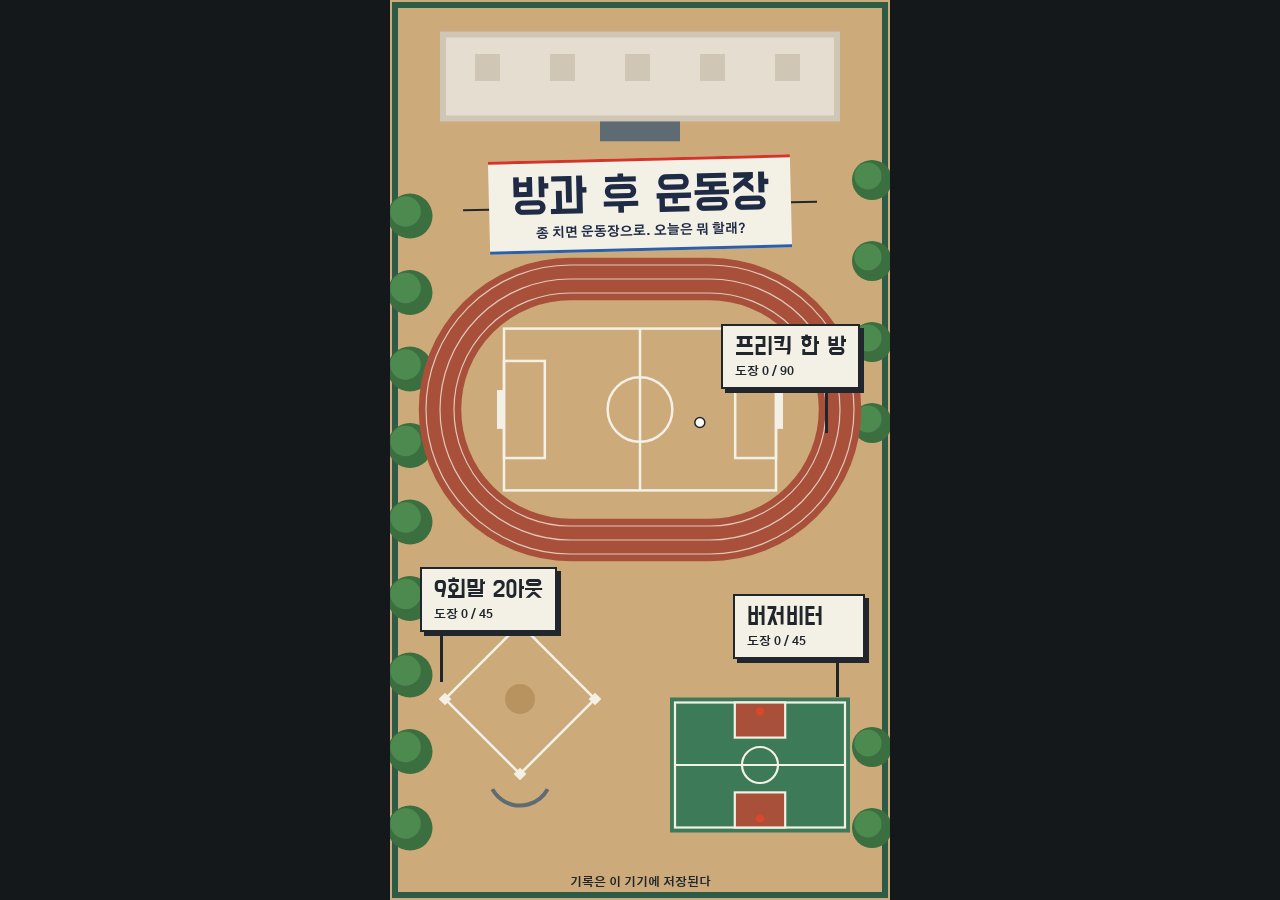
==== index.html @ 1e935be0 "방과 후 운동장: 프리킥, 야구, 농구 게임 세 가지 Co-Authored-By: Claude <noreply@anthropic.com>" ====
<!doctype html>
<html lang="ko">
<head>
<meta charset="utf-8">
<meta name="viewport" content="width=device-width,initial-scale=1,viewport-fit=cover,user-scalable=no">
<meta name="theme-color" content="#CDAA7A">
<meta name="description" content="프리킥, 야구, 농구. 학교 운동장에서 하는 스포츠 게임 세 가지.">
<title>방과 후 운동장</title>
<link rel="preconnect" href="https://fonts.googleapis.com">
<link rel="preconnect" href="https://fonts.gstatic.com" crossorigin>
<link href="https://fonts.googleapis.com/css2?family=Do+Hyeon&family=Gothic+A1:wght@500;700&display=swap" rel="stylesheet">
<link rel="stylesheet" href="common.css">
<style>
  body{touch-action:manipulation}
  .banner{position:absolute;left:50%;top:calc(17.5% + env(safe-area-inset-top));transform:translateX(-50%) rotate(-1.4deg);background:var(--lime);color:var(--ink);
    padding:10px 22px 8px;white-space:nowrap;border-top:3px solid var(--stamp);border-bottom:3px solid #2B5FA8;text-align:center}
  .banner::before,.banner::after{content:"";position:absolute;top:50%;width:26px;height:2px;background:var(--dark)}
  .banner::before{right:100%} .banner::after{left:100%}
  .banner h1{margin:0;font-size:clamp(34px,10.5vw,50px);line-height:1}
  .banner p{margin:3px 0 0;font-size:13px;font-weight:700}
  .spot{position:absolute;display:block;text-decoration:none;color:var(--dark);background:var(--lime);border:2px solid var(--dark);box-shadow:4px 4px 0 var(--dark);padding:8px 12px 7px;min-width:132px}
  .spot b{display:block;font-family:"Do Hyeon";font-weight:400;font-size:25px;line-height:1.05}
  .spot span{font-size:12px;font-weight:700}
  .spot i{position:absolute;width:3px;background:var(--dark);left:18px;top:100%}
  .spot:active{transform:translate(3px,3px);box-shadow:1px 1px 0 var(--dark)}
  .spot:focus-visible{outline:3px solid var(--yellow);outline-offset:3px}
  #sFk{right:6%;top:36%} #sFk i{height:46px;left:auto;right:30px}
  #sBb{left:6%;top:63%} #sBb i{height:52px}
  #sHp{right:5%;top:66%} #sHp i{height:40px;left:auto;right:24px}
  .note{position:absolute;left:0;right:0;bottom:calc(10px + env(safe-area-inset-bottom));text-align:center;font-size:12px;font-weight:700;color:var(--dark);margin:0}
</style>
</head>
<body>
<div id="app">
  <canvas id="cv"></canvas>
  <div class="banner"><h1>방과 후 운동장</h1><p>종 치면 운동장으로. 오늘은 뭐 할래?</p></div>
  <a class="spot" id="sFk" href="freekick.html"><b>프리킥 한 방</b><span></span><i></i></a>
  <a class="spot" id="sBb" href="baseball.html"><b>9회말 2아웃</b><span></span><i></i></a>
  <a class="spot" id="sHp" href="hoops.html"><b>버저비터</b><span></span><i></i></a>
  <p class="note">기록은 이 기기에 저장된다</p>
</div>
<script src="common.js"></script>
<script>
(function () {
  const C = G.C, d = G.save.data, cv = document.getElementById('cv');
  [['sFk', 'fk', 90], ['sBb', 'bb', 45], ['sHp', 'hp', 45]].forEach(([id, k, max]) => {
    const n = d[k].st.reduce((a, b) => a + (b || 0), 0);
    document.querySelector('#' + id + ' span').textContent = '도장 ' + n + ' / ' + max;
  });
  function tree(c, x, y, r) { c.fillStyle = C.treeD; c.beginPath(); c.arc(x, y, r, 0, 6.283); c.fill(); c.fillStyle = C.tree; c.beginPath(); c.arc(x - r * 0.2, y - r * 0.2, r * 0.68, 0, 6.283); c.fill(); }
  function draw(V) {
    const c = V.ctx, W = V.W, H = V.H;
    c.fillStyle = C.dirt; c.fillRect(0, 0, W, H);
    // 울타리와 나무
    c.strokeStyle = C.fence; c.lineWidth = 6; c.strokeRect(5, 5, W - 10, H - 10);
    for (let i = 0; i < 9; i++) { tree(c, 20, H * 0.24 + i * H * 0.085, W * 0.045); if (i < 4 || i > 6) tree(c, W - 18, H * 0.2 + i * H * 0.09, W * 0.04); }
    // 학교 건물 (위에서 본 옥상)
    c.fillStyle = C.wallD; c.fillRect(W * 0.1, H * 0.035, W * 0.8, H * 0.1);
    c.fillStyle = C.wall; c.fillRect(W * 0.1 + 6, H * 0.035 + 6, W * 0.8 - 12, H * 0.1 - 12);
    c.fillStyle = C.wallD; for (let i = 0; i < 5; i++) c.fillRect(W * 0.17 + i * W * 0.15, H * 0.06, W * 0.05, H * 0.03);
    c.fillStyle = C.steel; c.fillRect(W * 0.42, H * 0.135, W * 0.16, H * 0.022);
    // 트랙과 축구장
    const cx = W * 0.5, cy = H * 0.455, rx = W * 0.4, ry = H * 0.145;
    c.strokeStyle = C.track; c.lineWidth = W * 0.085; G.rr(c, cx - rx, cy - ry, rx * 2, ry * 2, ry); c.stroke();
    c.strokeStyle = 'rgba(243,240,230,.75)'; c.lineWidth = 1.2; for (const k of [-0.028, 0, 0.028]) { G.rr(c, cx - rx - W * k, cy - ry - W * k, (rx + W * k) * 2, (ry + W * k) * 2, ry + W * k); c.stroke(); }
    c.strokeStyle = C.lime; c.lineWidth = 2.5; const fw = rx * 1.36, fh = ry * 1.24;
    c.strokeRect(cx - fw / 2, cy - fh / 2, fw, fh); c.beginPath(); c.moveTo(cx, cy - fh / 2); c.lineTo(cx, cy + fh / 2); c.stroke();
    c.beginPath(); c.arc(cx, cy, fh * 0.2, 0, 6.283); c.stroke();
    for (const s of [-1, 1]) { c.strokeRect(s > 0 ? cx + fw / 2 - fw * 0.15 : cx - fw / 2, cy - fh * 0.3, fw * 0.15, fh * 0.6); c.fillStyle = C.lime; c.fillRect(cx + (s * fw) / 2 - (s > 0 ? 0 : 7), cy - fh * 0.12, 7, fh * 0.24); }
    c.fillStyle = '#FBFAF5'; c.strokeStyle = C.dark; c.lineWidth = 1.5; c.beginPath(); c.arc(cx + fw * 0.22, cy + fh * 0.08, 5, 0, 6.283); c.fill(); c.stroke();
    // 야구: 왼쪽 아래 모래 위에 석회로 그린 다이아몬드
    const bx = W * 0.26, by = H * 0.86, bs = W * 0.15;
    c.strokeStyle = C.lime; c.lineWidth = 2.5; c.beginPath(); c.moveTo(bx, by); c.lineTo(bx + bs, by - bs); c.lineTo(bx, by - bs * 2); c.lineTo(bx - bs, by - bs); c.closePath(); c.stroke();
    c.fillStyle = C.dirtD; c.beginPath(); c.arc(bx, by - bs, bs * 0.2, 0, 6.283); c.fill();
    c.fillStyle = C.lime; for (const p of [[0, 0], [bs, -bs], [0, -bs * 2], [-bs, -bs]]) { c.save(); c.translate(bx + p[0], by + p[1]); c.rotate(0.785); c.fillRect(-4.5, -4.5, 9, 9); c.restore(); }
    c.strokeStyle = C.steel; c.lineWidth = 4; c.beginPath(); c.arc(bx, by, bs * 0.42, 0.5, 2.64); c.stroke();
    // 농구장: 오른쪽 아래 초록 우레탄
    const hx = W * 0.56, hy = H * 0.775, hw = W * 0.36, hh = H * 0.15;
    c.fillStyle = C.turf; c.fillRect(hx, hy, hw, hh); c.strokeStyle = C.lime; c.lineWidth = 2.2; c.strokeRect(hx + 5, hy + 5, hw - 10, hh - 10);
    c.beginPath(); c.moveTo(hx + 5, hy + hh / 2); c.lineTo(hx + hw - 5, hy + hh / 2); c.stroke(); c.beginPath(); c.arc(hx + hw / 2, hy + hh / 2, hw * 0.1, 0, 6.283); c.stroke();
    for (const s of [0, 1]) { const ky = s ? hy + hh - 5 - hh * 0.26 : hy + 5; c.fillStyle = C.track; c.fillRect(hx + hw * 0.36, ky, hw * 0.28, hh * 0.26); c.strokeRect(hx + hw * 0.36, ky, hw * 0.28, hh * 0.26); c.fillStyle = C.rim; c.beginPath(); c.arc(hx + hw / 2, s ? hy + hh - 14 : hy + 14, 4, 0, 6.283); c.fill(); }
  }
  G.canvas(cv, draw);
})();
</script>
</body>
</html>
---- common.css ----
:root{
  --dirt:#CDAA7A; --turf:#3D7A58; --track:#A8503A; --lime:#F3F0E6;
  --board:#27443A; --boardD:#1B3029; --wood:#8A6642;
  --ink:#1F2A44; --paper:#D8D5CA; --yellow:#F4C531; --stamp:#D2362B; --dark:#20262B;
}
*{box-sizing:border-box;-webkit-tap-highlight-color:transparent}
html,body{margin:0;height:100%;background:#14181a;overscroll-behavior:none}
body{font-family:"Gothic A1",system-ui,sans-serif;color:var(--ink);display:flex;justify-content:center;
  touch-action:none;user-select:none;-webkit-user-select:none}
#app{position:relative;width:100%;max-width:500px;height:100vh;height:100dvh;overflow:hidden;background:var(--dirt)}
#cv{position:absolute;inset:0;width:100%;height:100%;display:block;touch-action:none}
#ui{position:absolute;inset:0;pointer-events:none}
#ui>*{pointer-events:auto}
button{font:inherit;color:inherit;cursor:pointer}
h1,.dh{font-family:"Do Hyeon","Gothic A1",sans-serif;font-weight:400}

/* 칠판 메뉴 */
.screen{position:absolute;inset:0;display:none;flex-direction:column;gap:14px;
  padding:calc(18px + env(safe-area-inset-top)) 22px calc(20px + env(safe-area-inset-bottom));
  overflow-y:auto;touch-action:pan-y}
.screen.on{display:flex}
.menu{background:var(--board);color:var(--lime);box-shadow:inset 0 0 0 8px var(--wood), inset 0 0 0 10px #5f4529}
.back{align-self:flex-start;color:var(--lime);text-decoration:none;font-size:15px;opacity:.8;padding:8px 4px;margin:-4px 0 -8px}
.back:focus-visible,.cell:focus-visible,.btn:focus-visible,.opt:focus-visible{outline:3px solid var(--yellow);outline-offset:2px}
.menu h1{font-size:clamp(40px,12vw,56px);line-height:1;margin:6px 0 0;letter-spacing:-.5px}
.menu .tag{margin:0;font-size:15px;opacity:.82}
.menu .tag::before{content:"";display:inline-block;width:22px;height:3px;background:var(--yellow);vertical-align:middle;margin-right:8px;border-radius:2px}

/* 갱지 기록표 */
.sheet{position:relative;background:var(--paper);color:var(--ink);padding:16px 14px 14px;margin-top:6px;transform:rotate(-.6deg)}
.mag{position:absolute;top:-9px;width:20px;height:20px;border-radius:50%}
.mag.m1{left:18px;background:var(--stamp)} .mag.m2{right:22px;background:#2B5FA8}
.sheet-head{display:flex;justify-content:space-between;align-items:baseline;border-bottom:2px solid var(--ink);padding-bottom:6px;margin-bottom:10px}
.sheet-head b{font-family:"Do Hyeon";font-weight:400;font-size:20px}
.sheet-head span{font-size:13px}
.grid{display:grid;grid-template-columns:repeat(5,1fr);border-left:1px solid var(--ink);border-top:1px solid var(--ink)}
.cell{background:none;border:0;border-right:1px solid var(--ink);border-bottom:1px solid var(--ink);
  min-height:54px;padding:5px 0 6px;display:flex;flex-direction:column;align-items:center;gap:4px}
.cell b{font-family:"Do Hyeon";font-weight:400;font-size:21px;line-height:1}
.cell.lock{color:rgba(31,42,68,.3);cursor:default}
.cell.lock b{text-decoration:line-through;text-decoration-thickness:1px}
.cell:not(.lock):active{background:rgba(31,42,68,.1)}
.dots{display:flex;gap:3px;height:9px}
.dots i{width:9px;height:9px;border-radius:50%;border:1.5px solid rgba(31,42,68,.28)}
.dots i.on{border-color:var(--stamp);background:var(--stamp)}

.btn{border:2px solid var(--dark);background:var(--lime);color:var(--dark);padding:13px 16px;font-size:17px;font-weight:700;
  box-shadow:4px 4px 0 var(--dark);display:flex;justify-content:space-between;align-items:center;gap:10px;text-align:left}
.btn b{font-family:"Do Hyeon";font-weight:400;font-size:23px}
.btn span{font-size:13px;font-weight:500}
.btn.main{background:var(--yellow)}
.btn:active{transform:translate(3px,3px);box-shadow:1px 1px 0 var(--dark)}
.btn.plain{background:none;border:0;box-shadow:none;text-decoration:underline;text-underline-offset:4px;font-weight:500;font-size:15px;padding:10px 6px;justify-content:center}
.opts{display:flex;gap:18px;margin-top:auto;padding-top:6px}
.opt{background:none;border:0;color:var(--lime);font-size:14px;padding:8px 2px;opacity:.85}
.opt::before{content:"";display:inline-block;width:13px;height:13px;border:2px solid var(--lime);margin-right:7px;vertical-align:-2px}
.opt.on::before{background:var(--lime);box-shadow:inset 0 0 0 2px var(--board)}

/* 경기 중 */
#bPause{position:absolute;top:calc(10px + env(safe-area-inset-top));right:12px;width:44px;height:44px;background:var(--dark);
  border:0;display:none;align-items:center;justify-content:center;gap:6px}
#bPause.on{display:flex}
#bPause i{width:5px;height:16px;background:var(--lime)}

/* 결과 쪽지 */
.slipwrap{position:absolute;inset:0;display:none;align-items:flex-end;background:rgba(20,24,26,.45)}
.slipwrap.on{display:flex}
.slip{width:100%;background:var(--paper);padding:22px 22px calc(22px + env(safe-area-inset-bottom));
  border-top:3px solid var(--ink);animation:up .28s cubic-bezier(.2,.8,.2,1)}
@keyframes up{from{transform:translateY(100%)}to{transform:none}}
.slip h2{font-family:"Do Hyeon";font-weight:400;font-size:38px;margin:0;line-height:1.05}
.slip p{margin:6px 0 0;font-size:15px;line-height:1.5}
.slip .new{display:inline-block;background:var(--stamp);color:#fff;font-size:12px;font-weight:700;padding:2px 7px;margin-left:8px;vertical-align:6px;transform:rotate(-4deg)}
.stamps{display:flex;gap:12px;margin:16px 0 4px}
.stamps i{width:58px;height:58px;border-radius:50%;border:2px dashed rgba(31,42,68,.3);display:grid;place-items:center}
.stamps i.on{border:3px solid var(--stamp);animation:stamp .22s cubic-bezier(.2,.8,.2,1) both}
.stamps i.on::after{content:"";width:34px;height:34px;background:var(--stamp);
  clip-path:polygon(50% 0,61% 35%,98% 35%,68% 57%,79% 91%,50% 70%,21% 91%,32% 57%,2% 35%,39% 35%)}
.stamps i:nth-child(1){transform:rotate(-9deg)} .stamps i:nth-child(2){transform:rotate(5deg)} .stamps i:nth-child(3){transform:rotate(-3deg)}
.stamps i.on:nth-child(2){animation-delay:.28s} .stamps i.on:nth-child(3){animation-delay:.56s}
@keyframes stamp{from{scale:1.9;opacity:0}to{scale:1;opacity:1}}
.slip .row{display:flex;flex-direction:column;gap:10px;margin-top:18px}
@media (prefers-reduced-motion:reduce){.slip,.stamps i.on{animation:none}}
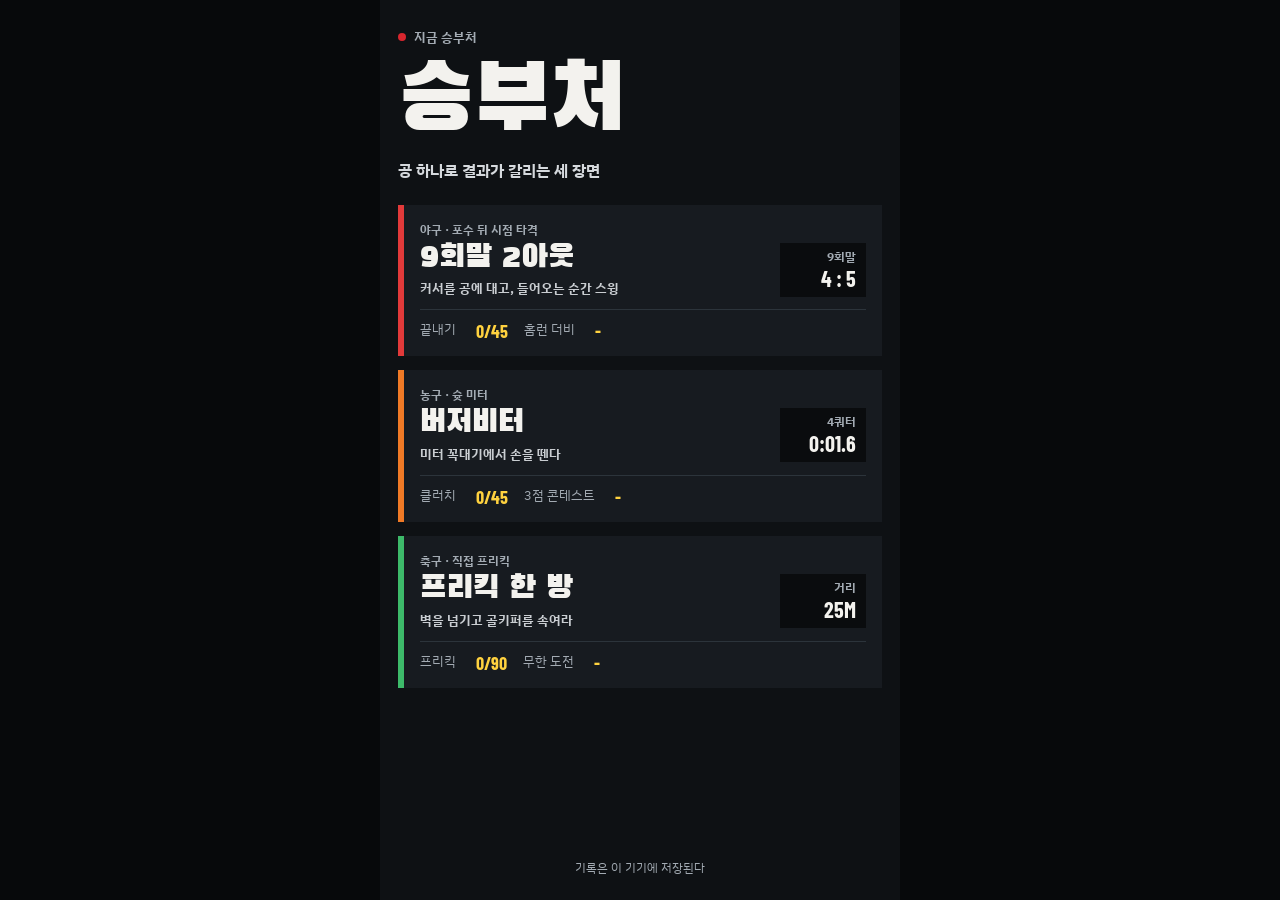
==== commit 42b875d5: "3D로 다시 만듦: 포수 뒤 시점 야구, 슛 미터 농구, 경기장 프리킥 - engine3d.js: three.js 렌더러, 관절 선수 모델과 IK, 관중, 광고판 - 야구: ABS" ====
--- a/index.html
+++ b/index.html
@@ -2,86 +2,70 @@
 <html lang="ko">
 <head>
 <meta charset="utf-8">
-<meta name="viewport" content="width=device-width,initial-scale=1,viewport-fit=cover,user-scalable=no">
-<meta name="theme-color" content="#CDAA7A">
-<meta name="description" content="프리킥, 야구, 농구. 학교 운동장에서 하는 스포츠 게임 세 가지.">
-<title>방과 후 운동장</title>
+<meta name="viewport" content="width=device-width,initial-scale=1,viewport-fit=cover">
+<meta name="theme-color" content="#0E1114">
+<meta name="description" content="9회말 2아웃, 버저비터, 프리킥. 공 하나로 갈리는 세 장면을 직접 해 보는 스포츠 게임.">
+<title>승부처</title>
 <link rel="preconnect" href="https://fonts.googleapis.com">
 <link rel="preconnect" href="https://fonts.gstatic.com" crossorigin>
-<link href="https://fonts.googleapis.com/css2?family=Do+Hyeon&family=Gothic+A1:wght@500;700&display=swap" rel="stylesheet">
+<link href="https://fonts.googleapis.com/css2?family=Barlow+Condensed:wght@600;700&family=Black+Han+Sans&family=IBM+Plex+Sans+KR:wght@500;700&display=swap" rel="stylesheet">
 <link rel="stylesheet" href="common.css">
 <style>
   body{touch-action:manipulation}
-  .banner{position:absolute;left:50%;top:calc(17.5% + env(safe-area-inset-top));transform:translateX(-50%) rotate(-1.4deg);background:var(--lime);color:var(--ink);
-    padding:10px 22px 8px;white-space:nowrap;border-top:3px solid var(--stamp);border-bottom:3px solid #2B5FA8;text-align:center}
-  .banner::before,.banner::after{content:"";position:absolute;top:50%;width:26px;height:2px;background:var(--dark)}
-  .banner::before{right:100%} .banner::after{left:100%}
-  .banner h1{margin:0;font-size:clamp(34px,10.5vw,50px);line-height:1}
-  .banner p{margin:3px 0 0;font-size:13px;font-weight:700}
-  .spot{position:absolute;display:block;text-decoration:none;color:var(--dark);background:var(--lime);border:2px solid var(--dark);box-shadow:4px 4px 0 var(--dark);padding:8px 12px 7px;min-width:132px}
-  .spot b{display:block;font-family:"Do Hyeon";font-weight:400;font-size:25px;line-height:1.05}
-  .spot span{font-size:12px;font-weight:700}
-  .spot i{position:absolute;width:3px;background:var(--dark);left:18px;top:100%}
-  .spot:active{transform:translate(3px,3px);box-shadow:1px 1px 0 var(--dark)}
-  .spot:focus-visible{outline:3px solid var(--yellow);outline-offset:3px}
-  #sFk{right:6%;top:36%} #sFk i{height:46px;left:auto;right:30px}
-  #sBb{left:6%;top:63%} #sBb i{height:52px}
-  #sHp{right:5%;top:66%} #sHp i{height:40px;left:auto;right:24px}
-  .note{position:absolute;left:0;right:0;bottom:calc(10px + env(safe-area-inset-bottom));text-align:center;font-size:12px;font-weight:700;color:var(--dark);margin:0}
+  #app{overflow-y:auto;padding:calc(28px + env(safe-area-inset-top)) 18px calc(24px + env(safe-area-inset-bottom));display:flex;flex-direction:column;gap:14px}
+  .live{display:inline-flex;align-items:center;gap:8px;font-size:13px;font-weight:700;color:var(--mute)}
+  .live i{width:8px;height:8px;border-radius:50%;background:var(--red)}
+  h1{font-size:clamp(62px,19vw,92px);line-height:.9;margin:2px 0 0;letter-spacing:-1px}
+  .sub{margin:0 0 10px;font-size:16px;font-weight:700;color:#D5D9DD}
+  .card{display:grid;grid-template-columns:1fr auto;gap:4px 12px;text-decoration:none;color:var(--paper);background:var(--panel);
+    border-left:6px solid var(--c);padding:16px 16px 14px 16px;position:relative}
+  .card:active{filter:brightness(.9)}
+  .card:focus-visible{outline:3px solid var(--hi);outline-offset:2px}
+  .card small{grid-column:1/-1;font-size:12px;font-weight:700;color:var(--mute)}
+  .card b{font-family:"Black Han Sans";font-weight:400;font-size:32px;line-height:1.05}
+  .card .bug{align-self:center;grid-row:2/4;grid-column:2;background:#0A0C0E;padding:8px 10px;font-family:"Barlow Condensed";font-weight:700;font-size:22px;line-height:1;text-align:right;min-width:86px}
+  .card .bug em{display:block;font-style:normal;font-size:12px;color:var(--mute);font-family:"IBM Plex Sans KR";margin-bottom:4px}
+  .card span{font-size:13px;font-weight:700;color:#C9CDD1}
+  .card .rec{grid-column:1/-1;display:flex;gap:16px;margin-top:8px;padding-top:10px;border-top:1px solid var(--line);font-size:13px;color:var(--mute)}
+  .card .rec strong{font-family:"Barlow Condensed";font-size:18px;color:var(--hi);margin-left:4px}
+  .note{margin:auto 0 0;font-size:12px;color:var(--mute);text-align:center;padding-top:8px}
 </style>
 </head>
 <body>
 <div id="app">
-  <canvas id="cv"></canvas>
-  <div class="banner"><h1>방과 후 운동장</h1><p>종 치면 운동장으로. 오늘은 뭐 할래?</p></div>
-  <a class="spot" id="sFk" href="freekick.html"><b>프리킥 한 방</b><span></span><i></i></a>
-  <a class="spot" id="sBb" href="baseball.html"><b>9회말 2아웃</b><span></span><i></i></a>
-  <a class="spot" id="sHp" href="hoops.html"><b>버저비터</b><span></span><i></i></a>
+  <span class="live"><i></i>지금 승부처</span>
+  <h1>승부처</h1>
+  <p class="sub">공 하나로 결과가 갈리는 세 장면</p>
+  <a class="card" href="baseball.html" style="--c:#E23A3A">
+    <small>야구 · 포수 뒤 시점 타격</small>
+    <b>9회말 2아웃</b>
+    <div class="bug"><em>9회말</em>4 : 5</div>
+    <span>커서를 공에 대고, 들어오는 순간 스윙</span>
+    <div class="rec">끝내기 <strong id="rBb">0/45</strong>홈런 더비 <strong id="bBb">-</strong></div>
+  </a>
+  <a class="card" href="hoops.html" style="--c:#F07A26">
+    <small>농구 · 슛 미터</small>
+    <b>버저비터</b>
+    <div class="bug"><em>4쿼터</em>0:01.6</div>
+    <span>미터 꼭대기에서 손을 뗀다</span>
+    <div class="rec">클러치 <strong id="rHp">0/45</strong>3점 콘테스트 <strong id="bHp">-</strong></div>
+  </a>
+  <a class="card" href="freekick.html" style="--c:#3DBA6A">
+    <small>축구 · 직접 프리킥</small>
+    <b>프리킥 한 방</b>
+    <div class="bug"><em>거리</em>25M</div>
+    <span>벽을 넘기고 골키퍼를 속여라</span>
+    <div class="rec">프리킥 <strong id="rFk">0/90</strong>무한 도전 <strong id="bFk">-</strong></div>
+  </a>
   <p class="note">기록은 이 기기에 저장된다</p>
 </div>
 <script src="common.js"></script>
 <script>
-(function () {
-  const C = G.C, d = G.save.data, cv = document.getElementById('cv');
-  [['sFk', 'fk', 90], ['sBb', 'bb', 45], ['sHp', 'hp', 45]].forEach(([id, k, max]) => {
-    const n = d[k].st.reduce((a, b) => a + (b || 0), 0);
-    document.querySelector('#' + id + ' span').textContent = '도장 ' + n + ' / ' + max;
+  const d = G.save.data, sum = (k) => d[k].st.reduce((a, b) => a + (b || 0), 0);
+  [['Bb', 'bb', 45, '개'], ['Hp', 'hp', 45, '점'], ['Fk', 'fk', 90, '골']].forEach(([id, k, max, u]) => {
+    document.getElementById('r' + id).textContent = sum(k) + '/' + max;
+    document.getElementById('b' + id).textContent = d[k].best ? d[k].best + u : '-';
   });
-  function tree(c, x, y, r) { c.fillStyle = C.treeD; c.beginPath(); c.arc(x, y, r, 0, 6.283); c.fill(); c.fillStyle = C.tree; c.beginPath(); c.arc(x - r * 0.2, y - r * 0.2, r * 0.68, 0, 6.283); c.fill(); }
-  function draw(V) {
-    const c = V.ctx, W = V.W, H = V.H;
-    c.fillStyle = C.dirt; c.fillRect(0, 0, W, H);
-    // 울타리와 나무
-    c.strokeStyle = C.fence; c.lineWidth = 6; c.strokeRect(5, 5, W - 10, H - 10);
-    for (let i = 0; i < 9; i++) { tree(c, 20, H * 0.24 + i * H * 0.085, W * 0.045); if (i < 4 || i > 6) tree(c, W - 18, H * 0.2 + i * H * 0.09, W * 0.04); }
-    // 학교 건물 (위에서 본 옥상)
-    c.fillStyle = C.wallD; c.fillRect(W * 0.1, H * 0.035, W * 0.8, H * 0.1);
-    c.fillStyle = C.wall; c.fillRect(W * 0.1 + 6, H * 0.035 + 6, W * 0.8 - 12, H * 0.1 - 12);
-    c.fillStyle = C.wallD; for (let i = 0; i < 5; i++) c.fillRect(W * 0.17 + i * W * 0.15, H * 0.06, W * 0.05, H * 0.03);
-    c.fillStyle = C.steel; c.fillRect(W * 0.42, H * 0.135, W * 0.16, H * 0.022);
-    // 트랙과 축구장
-    const cx = W * 0.5, cy = H * 0.455, rx = W * 0.4, ry = H * 0.145;
-    c.strokeStyle = C.track; c.lineWidth = W * 0.085; G.rr(c, cx - rx, cy - ry, rx * 2, ry * 2, ry); c.stroke();
-    c.strokeStyle = 'rgba(243,240,230,.75)'; c.lineWidth = 1.2; for (const k of [-0.028, 0, 0.028]) { G.rr(c, cx - rx - W * k, cy - ry - W * k, (rx + W * k) * 2, (ry + W * k) * 2, ry + W * k); c.stroke(); }
-    c.strokeStyle = C.lime; c.lineWidth = 2.5; const fw = rx * 1.36, fh = ry * 1.24;
-    c.strokeRect(cx - fw / 2, cy - fh / 2, fw, fh); c.beginPath(); c.moveTo(cx, cy - fh / 2); c.lineTo(cx, cy + fh / 2); c.stroke();
-    c.beginPath(); c.arc(cx, cy, fh * 0.2, 0, 6.283); c.stroke();
-    for (const s of [-1, 1]) { c.strokeRect(s > 0 ? cx + fw / 2 - fw * 0.15 : cx - fw / 2, cy - fh * 0.3, fw * 0.15, fh * 0.6); c.fillStyle = C.lime; c.fillRect(cx + (s * fw) / 2 - (s > 0 ? 0 : 7), cy - fh * 0.12, 7, fh * 0.24); }
-    c.fillStyle = '#FBFAF5'; c.strokeStyle = C.dark; c.lineWidth = 1.5; c.beginPath(); c.arc(cx + fw * 0.22, cy + fh * 0.08, 5, 0, 6.283); c.fill(); c.stroke();
-    // 야구: 왼쪽 아래 모래 위에 석회로 그린 다이아몬드
-    const bx = W * 0.26, by = H * 0.86, bs = W * 0.15;
-    c.strokeStyle = C.lime; c.lineWidth = 2.5; c.beginPath(); c.moveTo(bx, by); c.lineTo(bx + bs, by - bs); c.lineTo(bx, by - bs * 2); c.lineTo(bx - bs, by - bs); c.closePath(); c.stroke();
-    c.fillStyle = C.dirtD; c.beginPath(); c.arc(bx, by - bs, bs * 0.2, 0, 6.283); c.fill();
-    c.fillStyle = C.lime; for (const p of [[0, 0], [bs, -bs], [0, -bs * 2], [-bs, -bs]]) { c.save(); c.translate(bx + p[0], by + p[1]); c.rotate(0.785); c.fillRect(-4.5, -4.5, 9, 9); c.restore(); }
-    c.strokeStyle = C.steel; c.lineWidth = 4; c.beginPath(); c.arc(bx, by, bs * 0.42, 0.5, 2.64); c.stroke();
-    // 농구장: 오른쪽 아래 초록 우레탄
-    const hx = W * 0.56, hy = H * 0.775, hw = W * 0.36, hh = H * 0.15;
-    c.fillStyle = C.turf; c.fillRect(hx, hy, hw, hh); c.strokeStyle = C.lime; c.lineWidth = 2.2; c.strokeRect(hx + 5, hy + 5, hw - 10, hh - 10);
-    c.beginPath(); c.moveTo(hx + 5, hy + hh / 2); c.lineTo(hx + hw - 5, hy + hh / 2); c.stroke(); c.beginPath(); c.arc(hx + hw / 2, hy + hh / 2, hw * 0.1, 0, 6.283); c.stroke();
-    for (const s of [0, 1]) { const ky = s ? hy + hh - 5 - hh * 0.26 : hy + 5; c.fillStyle = C.track; c.fillRect(hx + hw * 0.36, ky, hw * 0.28, hh * 0.26); c.strokeRect(hx + hw * 0.36, ky, hw * 0.28, hh * 0.26); c.fillStyle = C.rim; c.beginPath(); c.arc(hx + hw / 2, s ? hy + hh - 14 : hy + 14, 4, 0, 6.283); c.fill(); }
-  }
-  G.canvas(cv, draw);
-})();
 </script>
 </body>
 </html>
--- a/common.css
+++ b/common.css
@@ -1,83 +1,89 @@
 :root{
-  --dirt:#CDAA7A; --turf:#3D7A58; --track:#A8503A; --lime:#F3F0E6;
-  --board:#27443A; --boardD:#1B3029; --wood:#8A6642;
-  --ink:#1F2A44; --paper:#D8D5CA; --yellow:#F4C531; --stamp:#D2362B; --dark:#20262B;
+  --ink:#0E1114; --panel:#171B20; --panel2:#1F252B; --line:#2C343B; --paper:#F3F2EE; --mute:#A3ABB3;
+  --hi:#FFD23F; --red:#D7262E; --acc:#FFD23F;
 }
+body.bb{--acc:#E23A3A} body.hp{--acc:#F07A26} body.fk{--acc:#3DBA6A}
 *{box-sizing:border-box;-webkit-tap-highlight-color:transparent}
-html,body{margin:0;height:100%;background:#14181a;overscroll-behavior:none}
-body{font-family:"Gothic A1",system-ui,sans-serif;color:var(--ink);display:flex;justify-content:center;
+html,body{margin:0;height:100%;background:#07090B;overscroll-behavior:none}
+body{font-family:"IBM Plex Sans KR",system-ui,sans-serif;color:var(--paper);display:flex;justify-content:center;
   touch-action:none;user-select:none;-webkit-user-select:none}
-#app{position:relative;width:100%;max-width:500px;height:100vh;height:100dvh;overflow:hidden;background:var(--dirt)}
-#cv{position:absolute;inset:0;width:100%;height:100%;display:block;touch-action:none}
+#app{position:relative;width:100%;max-width:520px;height:100vh;height:100dvh;overflow:hidden;background:var(--ink)}
+#cv,#hud{position:absolute;inset:0;width:100%;height:100%;display:block;touch-action:none}
 #ui{position:absolute;inset:0;pointer-events:none}
 #ui>*{pointer-events:auto}
 button{font:inherit;color:inherit;cursor:pointer}
-h1,.dh{font-family:"Do Hyeon","Gothic A1",sans-serif;font-weight:400}
+h1,.dh{font-family:"Black Han Sans","IBM Plex Sans KR",sans-serif;font-weight:400}
+.num{font-family:"Barlow Condensed",sans-serif;font-weight:700}
 
-/* 칠판 메뉴 */
-.screen{position:absolute;inset:0;display:none;flex-direction:column;gap:14px;
-  padding:calc(18px + env(safe-area-inset-top)) 22px calc(20px + env(safe-area-inset-bottom));
+/* 메뉴: 경기장 화면 위에 깔리는 중계 그래픽 */
+.screen{position:absolute;inset:0;display:none;flex-direction:column;gap:12px;
+  padding:calc(16px + env(safe-area-inset-top)) 18px calc(18px + env(safe-area-inset-bottom));
   overflow-y:auto;touch-action:pan-y}
 .screen.on{display:flex}
-.menu{background:var(--board);color:var(--lime);box-shadow:inset 0 0 0 8px var(--wood), inset 0 0 0 10px #5f4529}
-.back{align-self:flex-start;color:var(--lime);text-decoration:none;font-size:15px;opacity:.8;padding:8px 4px;margin:-4px 0 -8px}
-.back:focus-visible,.cell:focus-visible,.btn:focus-visible,.opt:focus-visible{outline:3px solid var(--yellow);outline-offset:2px}
-.menu h1{font-size:clamp(40px,12vw,56px);line-height:1;margin:6px 0 0;letter-spacing:-.5px}
-.menu .tag{margin:0;font-size:15px;opacity:.82}
-.menu .tag::before{content:"";display:inline-block;width:22px;height:3px;background:var(--yellow);vertical-align:middle;margin-right:8px;border-radius:2px}
+.menu{background:linear-gradient(180deg,rgba(7,9,11,.15) 0%,rgba(7,9,11,.55) 26%,rgba(7,9,11,.94) 46%,#07090B 70%)}
+.back{align-self:flex-start;color:var(--paper);text-decoration:none;font-size:14px;font-weight:700;padding:8px 10px;margin:-4px 0 0 -10px;
+  background:rgba(7,9,11,.5)}
+.back:focus-visible,.cell:focus-visible,.btn:focus-visible,.opt:focus-visible,.ctl:focus-visible{outline:3px solid var(--hi);outline-offset:2px}
+.menu h1{font-size:clamp(44px,13vw,64px);line-height:.95;margin:auto 0 0;letter-spacing:-.5px;text-shadow:0 2px 18px rgba(0,0,0,.6)}
+.menu .tag{margin:0 0 4px;font-size:15px;font-weight:700;color:#DDE1E4;display:flex;align-items:center;gap:10px}
+.menu .tag::before{content:"";width:5px;height:18px;background:var(--acc)}
 
-/* 갱지 기록표 */
-.sheet{position:relative;background:var(--paper);color:var(--ink);padding:16px 14px 14px;margin-top:6px;transform:rotate(-.6deg)}
-.mag{position:absolute;top:-9px;width:20px;height:20px;border-radius:50%}
-.mag.m1{left:18px;background:var(--stamp)} .mag.m2{right:22px;background:#2B5FA8}
-.sheet-head{display:flex;justify-content:space-between;align-items:baseline;border-bottom:2px solid var(--ink);padding-bottom:6px;margin-bottom:10px}
-.sheet-head b{font-family:"Do Hyeon";font-weight:400;font-size:20px}
-.sheet-head span{font-size:13px}
-.grid{display:grid;grid-template-columns:repeat(5,1fr);border-left:1px solid var(--ink);border-top:1px solid var(--ink)}
-.cell{background:none;border:0;border-right:1px solid var(--ink);border-bottom:1px solid var(--ink);
-  min-height:54px;padding:5px 0 6px;display:flex;flex-direction:column;align-items:center;gap:4px}
-.cell b{font-family:"Do Hyeon";font-weight:400;font-size:21px;line-height:1}
-.cell.lock{color:rgba(31,42,68,.3);cursor:default}
-.cell.lock b{text-decoration:line-through;text-decoration-thickness:1px}
-.cell:not(.lock):active{background:rgba(31,42,68,.1)}
-.dots{display:flex;gap:3px;height:9px}
-.dots i{width:9px;height:9px;border-radius:50%;border:1.5px solid rgba(31,42,68,.28)}
-.dots i.on{border-color:var(--stamp);background:var(--stamp)}
+.sheet{background:var(--panel);border-top:3px solid var(--acc);padding:12px 12px 12px}
+.sheet-head{display:flex;justify-content:space-between;align-items:baseline;margin-bottom:10px}
+.sheet-head b{font-family:"Black Han Sans";font-weight:400;font-size:19px}
+.sheet-head span{font-family:"Barlow Condensed";font-weight:700;font-size:18px;color:var(--hi)}
+.grid{display:grid;grid-template-columns:repeat(5,1fr);gap:5px}
+.cell{background:var(--panel2);border:0;min-height:52px;padding:6px 0 7px;display:flex;flex-direction:column;align-items:center;gap:5px}
+.cell b{font-family:"Barlow Condensed";font-weight:700;font-size:23px;line-height:1}
+.cell.lock{opacity:.32;cursor:default}
+.cell:not(.lock):active{background:var(--line)}
+.dots{display:flex;gap:3px;height:8px}
+.dots i{width:8px;height:8px;background:#3A434B;transform:rotate(45deg) scale(.8)}
+.dots i.on{background:var(--hi)}
 
-.btn{border:2px solid var(--dark);background:var(--lime);color:var(--dark);padding:13px 16px;font-size:17px;font-weight:700;
-  box-shadow:4px 4px 0 var(--dark);display:flex;justify-content:space-between;align-items:center;gap:10px;text-align:left}
-.btn b{font-family:"Do Hyeon";font-weight:400;font-size:23px}
-.btn span{font-size:13px;font-weight:500}
-.btn.main{background:var(--yellow)}
-.btn:active{transform:translate(3px,3px);box-shadow:1px 1px 0 var(--dark)}
-.btn.plain{background:none;border:0;box-shadow:none;text-decoration:underline;text-underline-offset:4px;font-weight:500;font-size:15px;padding:10px 6px;justify-content:center}
-.opts{display:flex;gap:18px;margin-top:auto;padding-top:6px}
-.opt{background:none;border:0;color:var(--lime);font-size:14px;padding:8px 2px;opacity:.85}
-.opt::before{content:"";display:inline-block;width:13px;height:13px;border:2px solid var(--lime);margin-right:7px;vertical-align:-2px}
-.opt.on::before{background:var(--lime);box-shadow:inset 0 0 0 2px var(--board)}
+.btn{border:0;background:var(--panel2);color:var(--paper);padding:14px 16px;font-size:16px;font-weight:700;
+  display:flex;justify-content:space-between;align-items:center;gap:10px;text-align:left;border-left:5px solid var(--line)}
+.btn b{font-family:"Black Han Sans";font-weight:400;font-size:22px}
+.btn span{font-size:13px;font-weight:700;color:var(--mute)}
+.btn.main{background:var(--paper);color:var(--ink);border-left-color:var(--acc)}
+.btn.main span{color:#4A525A}
+.btn:active{filter:brightness(.88)}
+.btn.plain{background:none;border:0;text-decoration:underline;text-underline-offset:4px;font-weight:700;font-size:15px;padding:10px 6px;justify-content:center;color:var(--mute)}
+.opts{display:flex;gap:18px;padding-top:2px}
+.opt{background:none;border:0;color:var(--mute);font-size:14px;font-weight:700;padding:8px 2px}
+.opt::before{content:"";display:inline-block;width:12px;height:12px;border:2px solid var(--mute);margin-right:7px;vertical-align:-1px}
+.opt.on{color:var(--paper)} .opt.on::before{background:var(--acc);border-color:var(--acc)}
 
 /* 경기 중 */
-#bPause{position:absolute;top:calc(10px + env(safe-area-inset-top));right:12px;width:44px;height:44px;background:var(--dark);
-  border:0;display:none;align-items:center;justify-content:center;gap:6px}
+#bPause{position:absolute;top:calc(10px + env(safe-area-inset-top));right:10px;width:42px;height:42px;background:rgba(12,14,17,.8);
+  border:0;display:none;align-items:center;justify-content:center;gap:5px}
 #bPause.on{display:flex}
-#bPause i{width:5px;height:16px;background:var(--lime)}
+#bPause i{width:4px;height:15px;background:var(--paper)}
+#ctl{position:absolute;inset:0;pointer-events:none;display:none}
+body.playing #ctl{display:block}
+.ctl{position:absolute;pointer-events:auto;border:0;background:rgba(12,14,17,.72);color:var(--paper);font-weight:700}
+.ctl.big{width:96px;height:96px;border-radius:50%;right:18px;bottom:calc(26px + env(safe-area-inset-bottom));
+  font-family:"Black Han Sans";font-weight:400;font-size:22px;box-shadow:inset 0 0 0 3px rgba(243,242,238,.55)}
+.ctl.big.down{background:var(--acc);color:var(--ink);box-shadow:none;transform:scale(.94)}
+.ctl.big.off{opacity:.35}
+.ctl.small{left:14px;bottom:calc(30px + env(safe-area-inset-bottom));padding:10px 12px;font-size:14px;min-width:92px;text-align:left}
+.ctl.small small{display:block;font-size:11px;color:var(--mute);font-weight:700}
 
-/* 결과 쪽지 */
-.slipwrap{position:absolute;inset:0;display:none;align-items:flex-end;background:rgba(20,24,26,.45)}
+/* 결과: 하단 중계 자막 */
+.slipwrap{position:absolute;inset:0;display:none;align-items:flex-end;background:linear-gradient(180deg,rgba(7,9,11,0) 30%,rgba(7,9,11,.75))}
 .slipwrap.on{display:flex}
-.slip{width:100%;background:var(--paper);padding:22px 22px calc(22px + env(safe-area-inset-bottom));
-  border-top:3px solid var(--ink);animation:up .28s cubic-bezier(.2,.8,.2,1)}
+.slip{width:100%;background:var(--panel);padding:20px 20px calc(20px + env(safe-area-inset-bottom));
+  border-top:4px solid var(--acc);animation:up .28s cubic-bezier(.2,.8,.2,1)}
 @keyframes up{from{transform:translateY(100%)}to{transform:none}}
-.slip h2{font-family:"Do Hyeon";font-weight:400;font-size:38px;margin:0;line-height:1.05}
-.slip p{margin:6px 0 0;font-size:15px;line-height:1.5}
-.slip .new{display:inline-block;background:var(--stamp);color:#fff;font-size:12px;font-weight:700;padding:2px 7px;margin-left:8px;vertical-align:6px;transform:rotate(-4deg)}
-.stamps{display:flex;gap:12px;margin:16px 0 4px}
-.stamps i{width:58px;height:58px;border-radius:50%;border:2px dashed rgba(31,42,68,.3);display:grid;place-items:center}
-.stamps i.on{border:3px solid var(--stamp);animation:stamp .22s cubic-bezier(.2,.8,.2,1) both}
-.stamps i.on::after{content:"";width:34px;height:34px;background:var(--stamp);
-  clip-path:polygon(50% 0,61% 35%,98% 35%,68% 57%,79% 91%,50% 70%,21% 91%,32% 57%,2% 35%,39% 35%)}
-.stamps i:nth-child(1){transform:rotate(-9deg)} .stamps i:nth-child(2){transform:rotate(5deg)} .stamps i:nth-child(3){transform:rotate(-3deg)}
+.slip h2{font-family:"Black Han Sans";font-weight:400;font-size:36px;margin:0;line-height:1.05}
+.slip p{margin:6px 0 0;font-size:15px;line-height:1.5;color:#C9CDD1}
+.slip .new{display:inline-block;background:var(--hi);color:var(--ink);font-size:12px;font-weight:700;padding:3px 7px;margin-left:10px;vertical-align:8px;font-family:"IBM Plex Sans KR"}
+.stamps{display:flex;gap:10px;margin:14px 0 2px}
+.stamps i{width:46px;height:46px;background:var(--panel2);display:grid;place-items:center}
+.stamps i.on{background:var(--hi);animation:stamp .26s cubic-bezier(.2,.8,.2,1) both}
+.stamps i.on::after{content:"";width:26px;height:26px;
+  background:url("data:image/svg+xml,%3Csvg xmlns='http://www.w3.org/2000/svg' viewBox='0 0 100 100'%3E%3Cpath fill='%230E1114' d='M50 0 61 35H98L68 57 79 91 50 70 21 91 32 57 2 35H39Z'/%3E%3C/svg%3E") center/contain no-repeat}
 .stamps i.on:nth-child(2){animation-delay:.28s} .stamps i.on:nth-child(3){animation-delay:.56s}
-@keyframes stamp{from{scale:1.9;opacity:0}to{scale:1;opacity:1}}
-.slip .row{display:flex;flex-direction:column;gap:10px;margin-top:18px}
+@keyframes stamp{from{scale:1.6;opacity:0}to{scale:1;opacity:1}}
+.slip .row{display:flex;flex-direction:column;gap:8px;margin-top:16px}
 @media (prefers-reduced-motion:reduce){.slip,.stamps i.on{animation:none}}
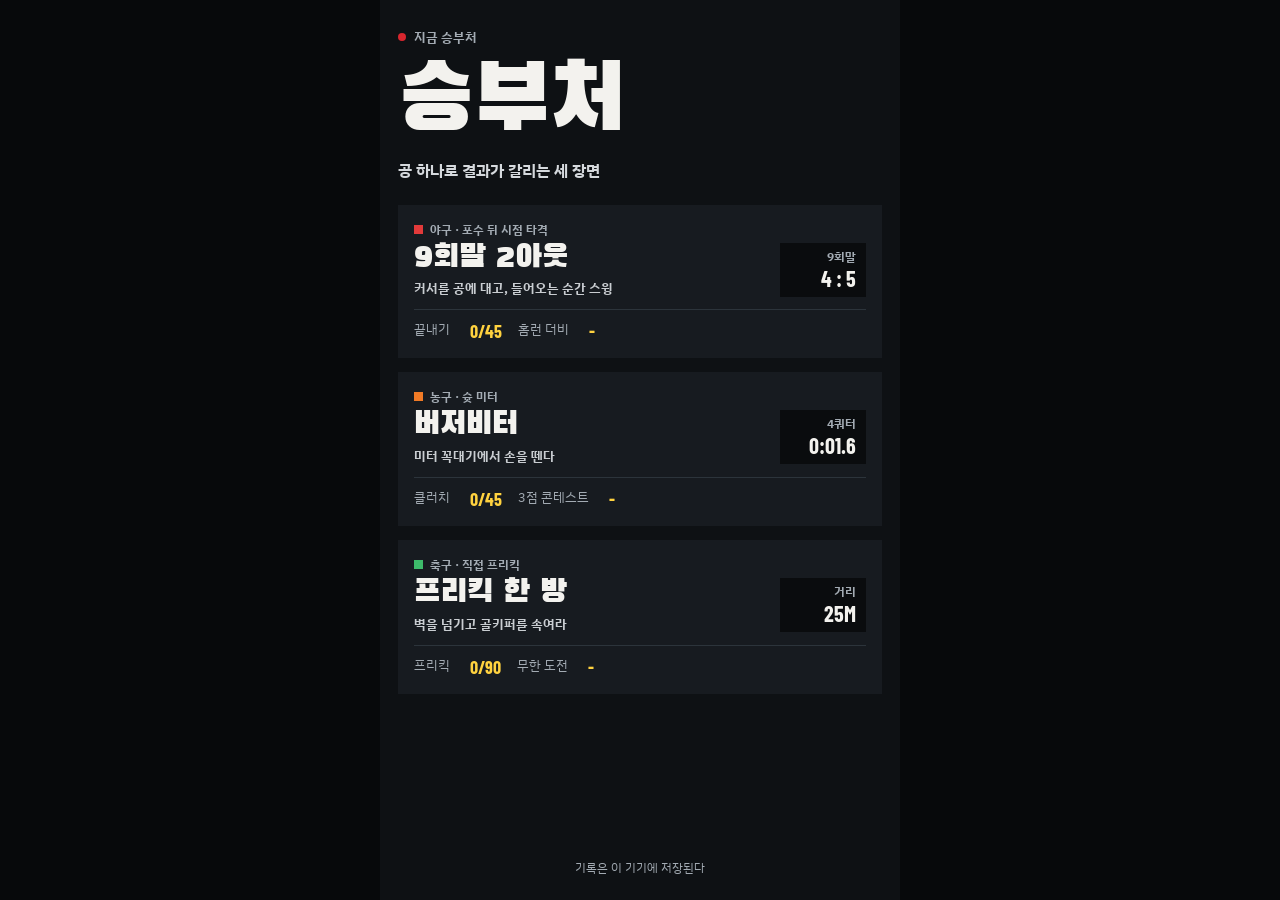
==== commit 9825a870: "버튼과 카드의 왼쪽 색 테두리를 없애고 작은 색 표시로 바꿈 Co-Authored-By: Claude Opus 5.5 <noreply@anthropic.com>" ====
--- a/index.html
+++ b/index.html
@@ -18,10 +18,11 @@
   h1{font-size:clamp(62px,19vw,92px);line-height:.9;margin:2px 0 0;letter-spacing:-1px}
   .sub{margin:0 0 10px;font-size:16px;font-weight:700;color:#D5D9DD}
   .card{display:grid;grid-template-columns:1fr auto;gap:4px 12px;text-decoration:none;color:var(--paper);background:var(--panel);
-    border-left:6px solid var(--c);padding:16px 16px 14px 16px;position:relative}
+    padding:16px;position:relative}
   .card:active{filter:brightness(.9)}
   .card:focus-visible{outline:3px solid var(--hi);outline-offset:2px}
-  .card small{grid-column:1/-1;font-size:12px;font-weight:700;color:var(--mute)}
+  .card small{grid-column:1/-1;font-size:12px;font-weight:700;color:var(--mute);display:flex;align-items:center;gap:7px}
+  .card small::before{content:"";width:9px;height:9px;background:var(--c)}
   .card b{font-family:"Black Han Sans";font-weight:400;font-size:32px;line-height:1.05}
   .card .bug{align-self:center;grid-row:2/4;grid-column:2;background:#0A0C0E;padding:8px 10px;font-family:"Barlow Condensed";font-weight:700;font-size:22px;line-height:1;text-align:right;min-width:86px}
   .card .bug em{display:block;font-style:normal;font-size:12px;color:var(--mute);font-family:"IBM Plex Sans KR";margin-bottom:4px}
--- a/common.css
+++ b/common.css
@@ -42,10 +42,10 @@
 .dots i.on{background:var(--hi)}
 
 .btn{border:0;background:var(--panel2);color:var(--paper);padding:14px 16px;font-size:16px;font-weight:700;
-  display:flex;justify-content:space-between;align-items:center;gap:10px;text-align:left;border-left:5px solid var(--line)}
+  display:flex;justify-content:space-between;align-items:center;gap:10px;text-align:left}
 .btn b{font-family:"Black Han Sans";font-weight:400;font-size:22px}
 .btn span{font-size:13px;font-weight:700;color:var(--mute)}
-.btn.main{background:var(--paper);color:var(--ink);border-left-color:var(--acc)}
+.btn.main{background:var(--paper);color:var(--ink)}
 .btn.main span{color:#4A525A}
 .btn:active{filter:brightness(.88)}
 .btn.plain{background:none;border:0;text-decoration:underline;text-underline-offset:4px;font-weight:700;font-size:15px;padding:10px 6px;justify-content:center;color:var(--mute)}
